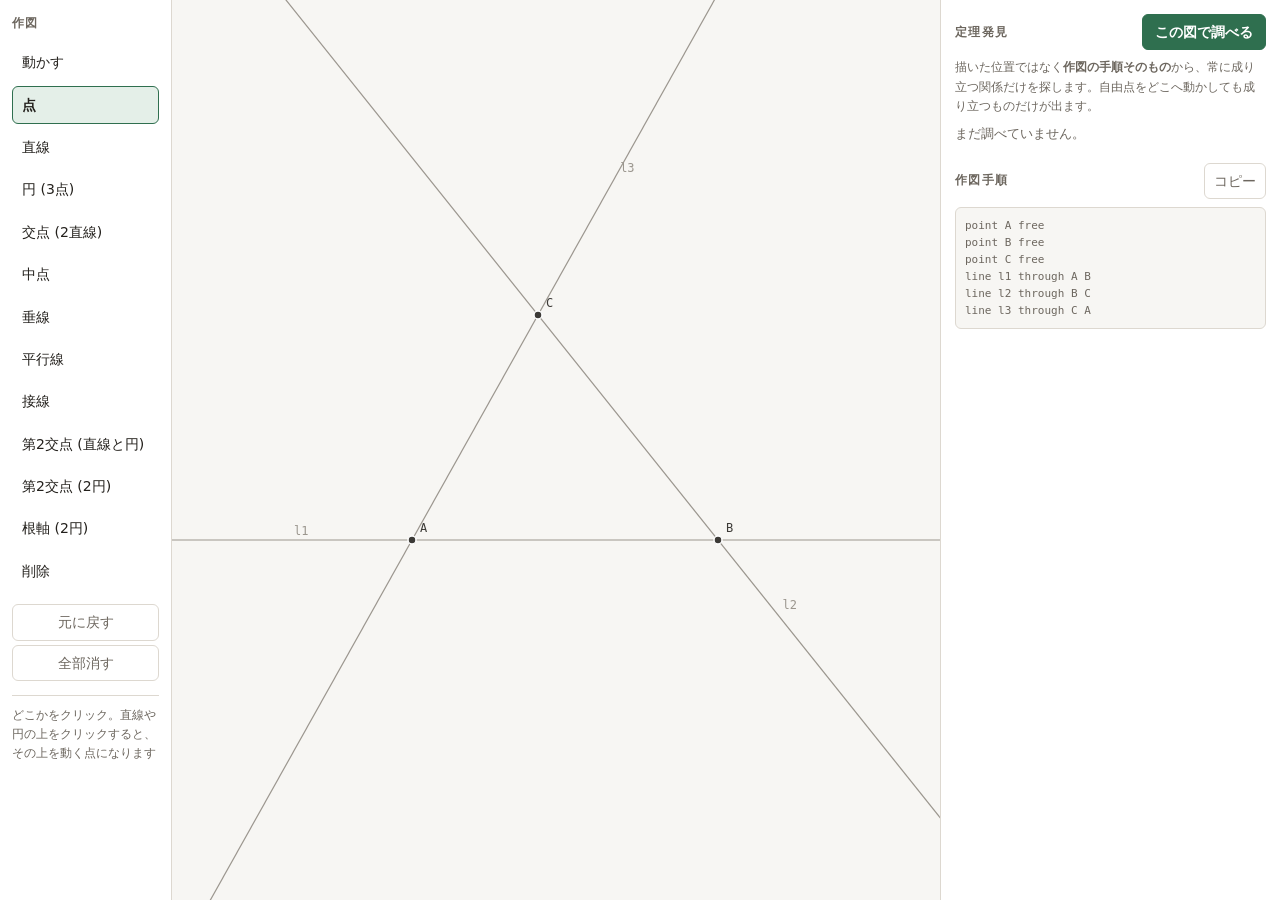
==== web/index.html @ b467f285 "ブラウザで作図して定理を発見する画面を追加する (geom_solver serve) ユーザー要望「GeoGebraのようなインターフェースを作りたい。自分で点や直線、 円などを自由に作図し、fre" ====
<!doctype html>
<html lang="ja">
<head>
<meta charset="utf-8">
<meta name="viewport" content="width=device-width, initial-scale=1">
<title>作図と定理発見</title>
<link rel="stylesheet" href="app.css">
</head>
<body>
<div id="app">
  <aside id="tools">
    <h1>作図</h1>
    <div class="group" id="toolbar"></div>
    <div class="group">
      <button class="util" data-act="undo" title="Ctrl+Z">元に戻す</button>
      <button class="util" data-act="clear">全部消す</button>
    </div>
    <p class="hint" id="hint">点ツールで自由点を置いてください。</p>
  </aside>

  <main id="stage">
    <canvas id="canvas"></canvas>
    <div id="statusbar"><span id="coords"></span></div>
  </main>

  <aside id="side">
    <section>
      <div class="sechead">
        <h2>定理発見</h2>
        <button id="discover">この図で調べる</button>
      </div>
      <p class="note">描いた位置ではなく<strong>作図の手順そのもの</strong>から、常に成り立つ関係だけを探します。自由点をどこへ動かしても成り立つものだけが出ます。</p>
      <div id="findings" class="empty">まだ調べていません。</div>
    </section>
    <section>
      <div class="sechead"><h2>作図手順</h2><button id="copy" class="util">コピー</button></div>
      <pre id="script"></pre>
    </section>
  </aside>
</div>
<script src="app.js"></script>
</body>
</html>
---- web/app.css ----
:root {
  --bg: #f7f6f3;
  --panel: #ffffff;
  --ink: #23201c;
  --muted: #6d675f;
  --line: #ddd8d0;
  --accent: #2f6f4f;
  --accent-soft: #e4efe8;
  --warn: #9a4b2f;
  --draw: #3c3a36;
  --draw-soft: #9b968e;
  --sel: #c8632f;
}
@media (prefers-color-scheme: dark) {
  :root:not([data-theme="light"]) {
    --bg: #171614;
    --panel: #201e1b;
    --ink: #eceae6;
    --muted: #9d968c;
    --line: #35322d;
    --accent: #7ec39b;
    --accent-soft: #24332b;
    --warn: #e0906f;
    --draw: #d8d4cd;
    --draw-soft: #6f6a63;
    --sel: #e8925c;
  }
}

* { box-sizing: border-box; }
html, body { height: 100%; margin: 0; }
body {
  background: var(--bg);
  color: var(--ink);
  font: 14px/1.6 "Hiragino Kaku Gothic ProN", "Yu Gothic UI", "Meiryo", system-ui, sans-serif;
}

#app {
  display: grid;
  grid-template-columns: 172px 1fr 340px;
  height: 100vh;
}

/* ---- 左: 道具箱 ---- */
#tools {
  background: var(--panel);
  border-right: 1px solid var(--line);
  padding: 14px 12px;
  overflow-y: auto;
}
#tools h1 {
  font-size: 12px; letter-spacing: .12em; text-transform: uppercase;
  color: var(--muted); margin: 0 0 10px; font-weight: 600;
}
.group { display: flex; flex-direction: column; gap: 4px; margin-bottom: 14px; }
#toolbar button {
  text-align: left;
  padding: 7px 9px;
  border: 1px solid transparent;
  border-radius: 6px;
  background: transparent;
  color: var(--ink);
  font: inherit;
  cursor: pointer;
}
#toolbar button:hover { background: var(--accent-soft); }
#toolbar button[aria-pressed="true"] {
  background: var(--accent-soft);
  border-color: var(--accent);
  font-weight: 600;
}
button.util {
  padding: 6px 9px; border: 1px solid var(--line); border-radius: 6px;
  background: transparent; color: var(--muted); font: inherit; cursor: pointer;
}
button.util:hover { color: var(--ink); border-color: var(--muted); }
.hint {
  font-size: 12px; color: var(--muted); border-top: 1px solid var(--line);
  padding-top: 10px; margin: 0;
}

/* ---- 中央: 画板 ---- */
#stage { position: relative; overflow: hidden; }
#canvas { display: block; width: 100%; height: 100%; cursor: crosshair; }
#canvas.dragging { cursor: grabbing; }
#statusbar {
  position: absolute; left: 10px; bottom: 8px;
  font-size: 11px; color: var(--muted);
  font-variant-numeric: tabular-nums;
  pointer-events: none;
}

/* ---- 右: 結果 ---- */
#side {
  background: var(--panel);
  border-left: 1px solid var(--line);
  padding: 14px;
  overflow-y: auto;
  display: flex; flex-direction: column; gap: 18px;
}
#side section { display: flex; flex-direction: column; gap: 8px; min-height: 0; }
.sechead { display: flex; align-items: center; justify-content: space-between; gap: 8px; }
#side h2 {
  font-size: 12px; letter-spacing: .12em; text-transform: uppercase;
  color: var(--muted); margin: 0; font-weight: 600;
}
#discover {
  padding: 6px 12px; border: 1px solid var(--accent); border-radius: 6px;
  background: var(--accent); color: var(--panel); font: inherit; font-weight: 600; cursor: pointer;
}
#discover:disabled { opacity: .55; cursor: progress; }
.note { font-size: 12px; color: var(--muted); margin: 0; }
#findings { display: flex; flex-direction: column; gap: 6px; }
#findings.empty { color: var(--muted); font-size: 13px; }
.finding {
  border: 1px solid var(--line); border-left: 3px solid var(--accent);
  border-radius: 6px; padding: 7px 9px; cursor: default; background: transparent;
}
.finding:hover { background: var(--accent-soft); }
.finding .kind {
  display: inline-block; font-size: 10px; letter-spacing: .08em;
  color: var(--muted); margin-bottom: 2px;
}
.finding .text { font-size: 13px; word-break: break-word; }
.err { color: var(--warn); font-size: 13px; white-space: pre-wrap; }
#script {
  margin: 0; padding: 9px; border: 1px solid var(--line); border-radius: 6px;
  background: var(--bg); color: var(--muted);
  font: 11px/1.55 ui-monospace, "Consolas", monospace;
  max-height: 240px; overflow: auto; white-space: pre;
}

@media (max-width: 900px) {
  #app { grid-template-columns: 1fr; grid-template-rows: auto 60vh auto; height: auto; }
  #tools { border-right: none; border-bottom: 1px solid var(--line); }
  #toolbar { flex-direction: row; flex-wrap: wrap; }
  #side { border-left: none; border-top: 1px solid var(--line); }
}
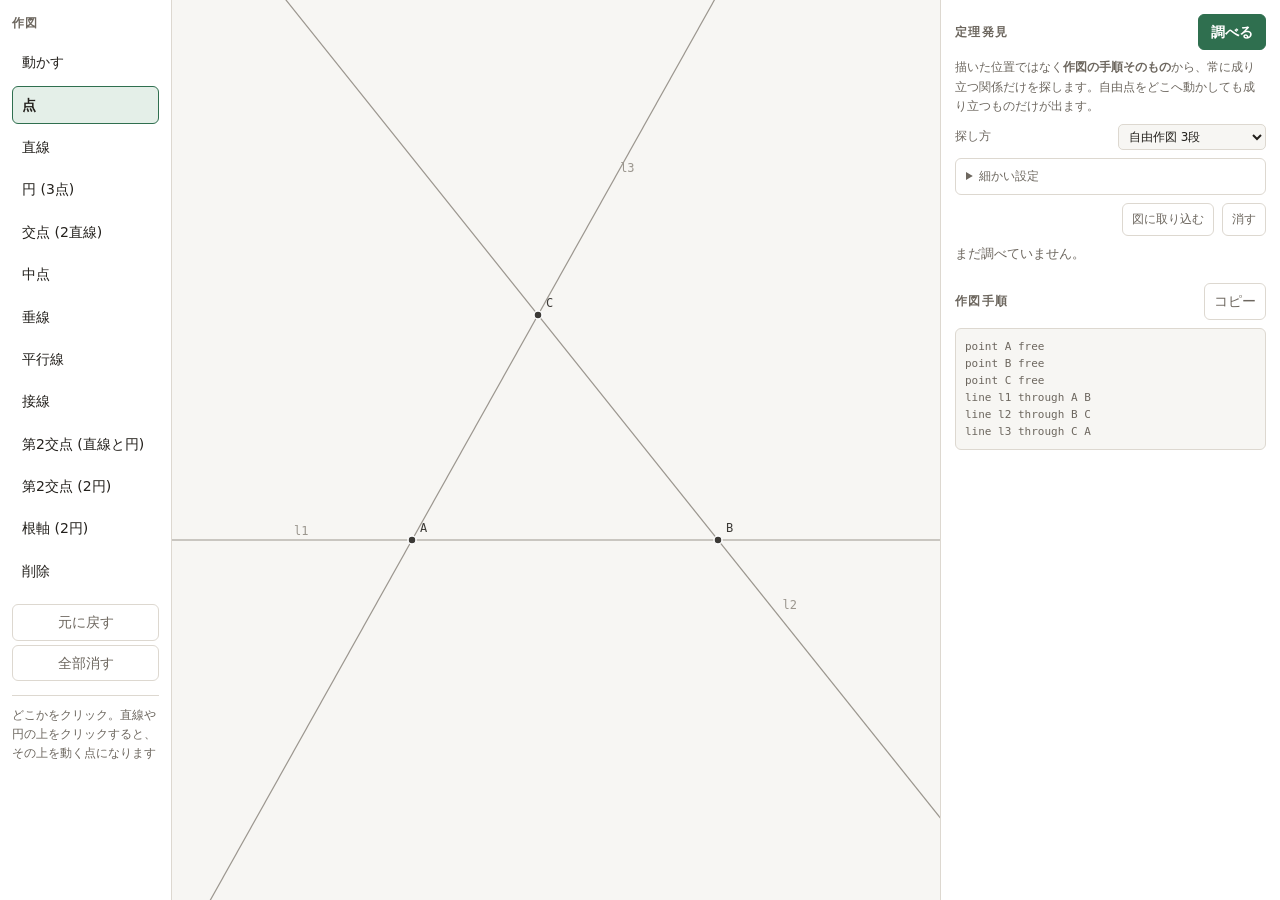
==== commit d77fea52: "与えられた図から自由作図して探すモードと、ブラウザからの設定を追加する ユーザー要望「与えられた図から自由作図して非自明な定理を発見するモードが 欲しい。探索時間やパラメーターなどのコンフィグもブラウ" ====
--- a/web/index.html
+++ b/web/index.html
@@ -27,9 +27,33 @@
     <section>
       <div class="sechead">
         <h2>定理発見</h2>
-        <button id="discover">この図で調べる</button>
+        <button id="discover">調べる</button>
       </div>
       <p class="note">描いた位置ではなく<strong>作図の手順そのもの</strong>から、常に成り立つ関係だけを探します。自由点をどこへ動かしても成り立つものだけが出ます。</p>
+      <label class="field">
+        <span>探し方</span>
+        <select id="rounds">
+          <option value="0">描いた図のまま調べる</option>
+          <option value="1">自由作図 1段</option>
+          <option value="2">自由作図 2段</option>
+          <option value="3" selected>自由作図 3段</option>
+          <option value="4">自由作図 4段</option>
+        </select>
+      </label>
+      <details id="advanced">
+        <summary>細かい設定</summary>
+        <label class="field"><span>時間の上限 (秒)</span><input id="seconds" type="number" min="1" max="600" value="20"></label>
+        <label class="field"><span>作図の実体数の上限</span><input id="cap" type="number" min="20" max="4000" step="20" value="400"></label>
+        <label class="field"><span>1段あたりの材料数</span><input id="per_kind" type="number" min="3" max="20" value="8"></label>
+        <label class="field"><span>調べる図形の数</span><input id="sweep" type="number" min="8" max="200" value="64"></label>
+        <label class="field"><span>報告する件数</span><input id="top" type="number" min="1" max="200" value="30"></label>
+        <p class="note">自由作図の段数・実体数・調べる図形の数を上げるほど深い関係に届きますが、時間は急に増えます。時間の上限に達したところで打ち切ります。</p>
+      </details>
+      <div id="auxbar" hidden>
+        <span id="auxcount"></span>
+        <button id="adopt" class="util">図に取り込む</button>
+        <button id="dropaux" class="util">消す</button>
+      </div>
       <div id="findings" class="empty">まだ調べていません。</div>
     </section>
     <section>
--- a/web/app.css
+++ b/web/app.css
@@ -110,6 +110,18 @@
 }
 #discover:disabled { opacity: .55; cursor: progress; }
 .note { font-size: 12px; color: var(--muted); margin: 0; }
+.field { display: flex; align-items: center; justify-content: space-between; gap: 8px; font-size: 12px; color: var(--muted); }
+.field select, .field input {
+  flex: 0 0 auto; width: 148px; padding: 4px 6px;
+  border: 1px solid var(--line); border-radius: 5px;
+  background: var(--bg); color: var(--ink); font: inherit;
+}
+#advanced { border: 1px solid var(--line); border-radius: 6px; padding: 8px 10px; }
+#advanced > summary { cursor: pointer; font-size: 12px; color: var(--muted); }
+#advanced[open] > summary { margin-bottom: 8px; }
+#advanced .field { margin-bottom: 6px; }
+#auxbar { display: flex; align-items: center; gap: 8px; font-size: 12px; color: var(--muted); }
+#auxbar span { flex: 1; }
 #findings { display: flex; flex-direction: column; gap: 6px; }
 #findings.empty { color: var(--muted); font-size: 13px; }
 .finding {
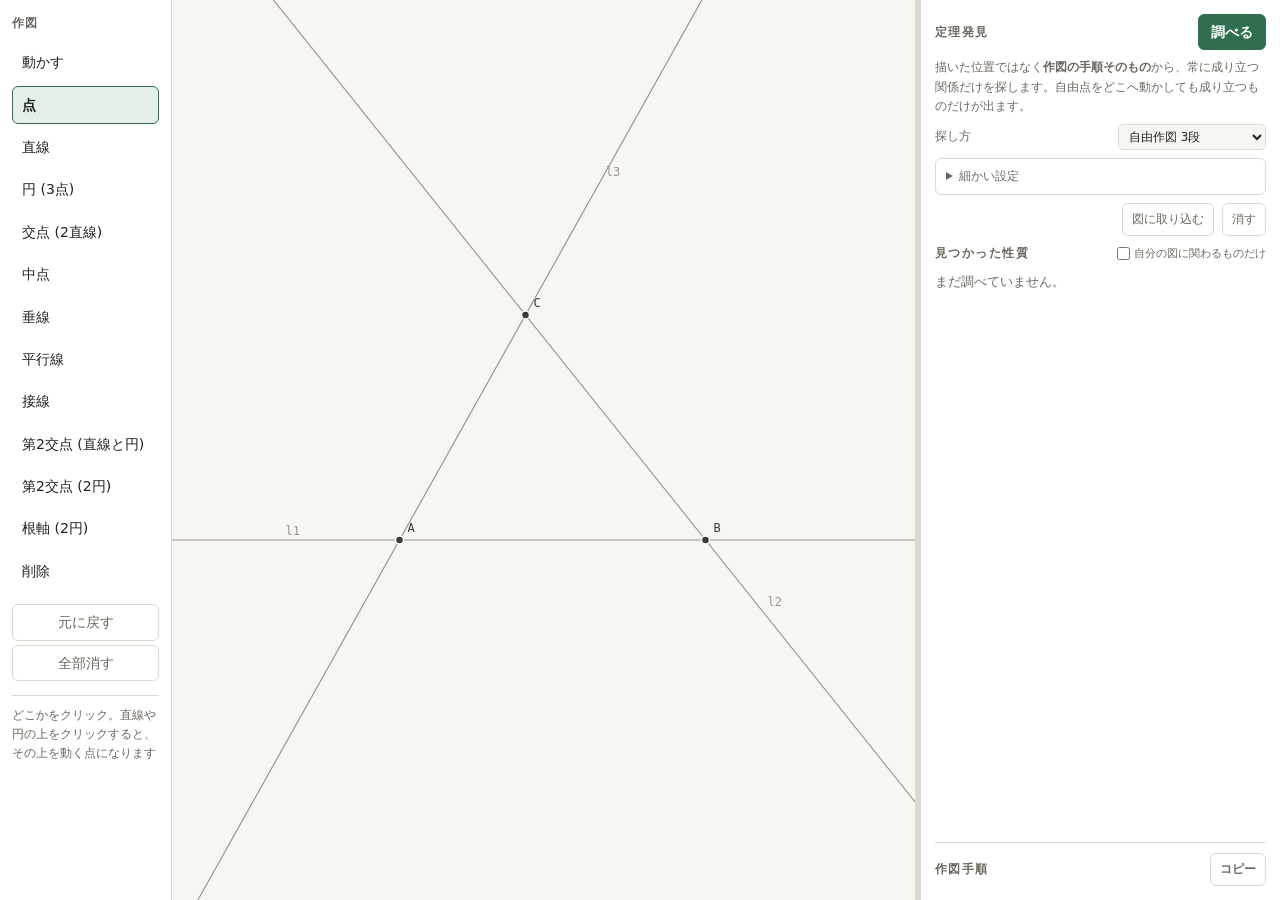
==== commit d6a32190: "結果の一覧が枠からあふれないようにする ユーザー報告「性質が多くてUIからはみ出している」への対応。  これまで右の枠は中身ごとスクロールしていたため、件数が増えると「調べる」 ボタンや設定まで画面外" ====
--- a/web/index.html
+++ b/web/index.html
@@ -22,6 +22,9 @@
     <canvas id="canvas"></canvas>
     <div id="statusbar"><span id="coords"></span></div>
   </main>
+
+  <div id="splitter" role="separator" aria-orientation="vertical"
+       title="ドラッグして幅を変える（ダブルクリックで既定に戻す）"></div>
 
   <aside id="side">
     <section>
@@ -54,12 +57,16 @@
         <button id="adopt" class="util">図に取り込む</button>
         <button id="dropaux" class="util">消す</button>
       </div>
+      <div class="sechead" id="resulthead" hidden>
+        <h2>見つかった性質 <span id="count"></span></h2>
+        <label class="filterbox"><input id="onlymine" type="checkbox">自分の図に関わるものだけ</label>
+      </div>
       <div id="findings" class="empty">まだ調べていません。</div>
     </section>
-    <section>
-      <div class="sechead"><h2>作図手順</h2><button id="copy" class="util">コピー</button></div>
+    <details id="scriptbox">
+      <summary>作図手順<button id="copy" class="util">コピー</button></summary>
       <pre id="script"></pre>
-    </section>
+    </details>
   </aside>
 </div>
 <script src="app.js"></script>
--- a/web/app.css
+++ b/web/app.css
@@ -35,11 +35,18 @@
   font: 14px/1.6 "Hiragino Kaku Gothic ProN", "Yu Gothic UI", "Meiryo", system-ui, sans-serif;
 }
 
+:root { --side-w: 360px; }
 #app {
   display: grid;
-  grid-template-columns: 172px 1fr 340px;
+  grid-template-columns: 172px 1fr 5px var(--side-w);
   height: 100vh;
+  min-height: 0;
 }
+
+/* 右の枠は幅を変えられる。作図式がそのまま名前になるので、
+   配置によっては 360px では読みにくいため。 */
+#splitter { background: var(--line); cursor: col-resize; }
+#splitter:hover, #splitter.active { background: var(--accent); }
 
 /* ---- 左: 道具箱 ---- */
 #tools {
@@ -91,14 +98,20 @@
 }
 
 /* ---- 右: 結果 ---- */
+/* 枠ごとスクロールさせると、件数が増えたときに「調べる」ボタンも設定も
+   画面外へ流れてしまう。ヘッダ(設定)は常に見える位置に固定し、
+   伸びるのは結果の一覧だけにして、そこだけをスクロールさせる。 */
 #side {
   background: var(--panel);
   border-left: 1px solid var(--line);
   padding: 14px;
+  /* 通常は伸び縮みで収める。どうしても入らないほど窓が低いときだけ、
+     最後の手段として枠ごとスクロールさせる。 */
   overflow-y: auto;
-  display: flex; flex-direction: column; gap: 18px;
+  min-height: 0;
+  display: flex; flex-direction: column; gap: 12px;
 }
-#side section { display: flex; flex-direction: column; gap: 8px; min-height: 0; }
+#side > section { display: flex; flex-direction: column; gap: 8px; min-height: 0; flex: 1 1 auto; }
 .sechead { display: flex; align-items: center; justify-content: space-between; gap: 8px; }
 #side h2 {
   font-size: 12px; letter-spacing: .12em; text-transform: uppercase;
@@ -122,8 +135,20 @@
 #advanced .field { margin-bottom: 6px; }
 #auxbar { display: flex; align-items: center; gap: 8px; font-size: 12px; color: var(--muted); }
 #auxbar span { flex: 1; }
-#findings { display: flex; flex-direction: column; gap: 6px; }
+#findings {
+  display: flex; flex-direction: column; gap: 6px;
+  flex: 1 1 auto; min-height: 60px;
+  overflow-y: auto; overscroll-behavior: contain;
+  padding-right: 4px;
+}
 #findings.empty { color: var(--muted); font-size: 13px; }
+#resulthead h2 { display: flex; align-items: baseline; gap: 6px; }
+#count { font-size: 11px; color: var(--muted); letter-spacing: 0; text-transform: none; }
+.filterbox {
+  display: flex; align-items: center; gap: 4px;
+  font-size: 11px; color: var(--muted); white-space: nowrap; cursor: pointer;
+}
+.filterbox input { margin: 0; }
 .finding {
   border: 1px solid var(--line); border-left: 3px solid var(--accent);
   border-radius: 6px; padding: 7px 9px; cursor: default; background: transparent;
@@ -133,18 +158,33 @@
   display: inline-block; font-size: 10px; letter-spacing: .08em;
   color: var(--muted); margin-bottom: 2px;
 }
-.finding .text { font-size: 13px; word-break: break-word; }
+.finding .text {
+  font-size: 13px;
+  /* 名前が作図式そのもの(x1 に付け替わらない場合)だと長くなるので、
+     どこでも折り返してよい。横スクロールは出さない。 */
+  overflow-wrap: anywhere; word-break: break-word;
+}
+.finding.mine { border-left-color: var(--sel); }
 .err { color: var(--warn); font-size: 13px; white-space: pre-wrap; }
+#scriptbox { flex: 0 0 auto; border-top: 1px solid var(--line); padding-top: 10px; }
+#scriptbox > summary {
+  cursor: pointer; font-size: 12px; letter-spacing: .12em; text-transform: uppercase;
+  color: var(--muted); font-weight: 600;
+  display: flex; align-items: center; justify-content: space-between; gap: 8px;
+}
+#scriptbox > summary::-webkit-details-marker { display: none; }
 #script {
-  margin: 0; padding: 9px; border: 1px solid var(--line); border-radius: 6px;
+  margin: 8px 0 0; padding: 9px; border: 1px solid var(--line); border-radius: 6px;
   background: var(--bg); color: var(--muted);
   font: 11px/1.55 ui-monospace, "Consolas", monospace;
-  max-height: 240px; overflow: auto; white-space: pre;
+  max-height: 30vh; overflow: auto; white-space: pre;
 }
 
 @media (max-width: 900px) {
-  #app { grid-template-columns: 1fr; grid-template-rows: auto 60vh auto; height: auto; }
+  #app { grid-template-columns: 1fr; grid-template-rows: auto 60vh auto auto; height: auto; }
   #tools { border-right: none; border-bottom: 1px solid var(--line); }
   #toolbar { flex-direction: row; flex-wrap: wrap; }
-  #side { border-left: none; border-top: 1px solid var(--line); }
+  #splitter { display: none; }
+  #side { border-left: none; border-top: 1px solid var(--line); overflow: visible; }
+  #findings { max-height: 50vh; }
 }
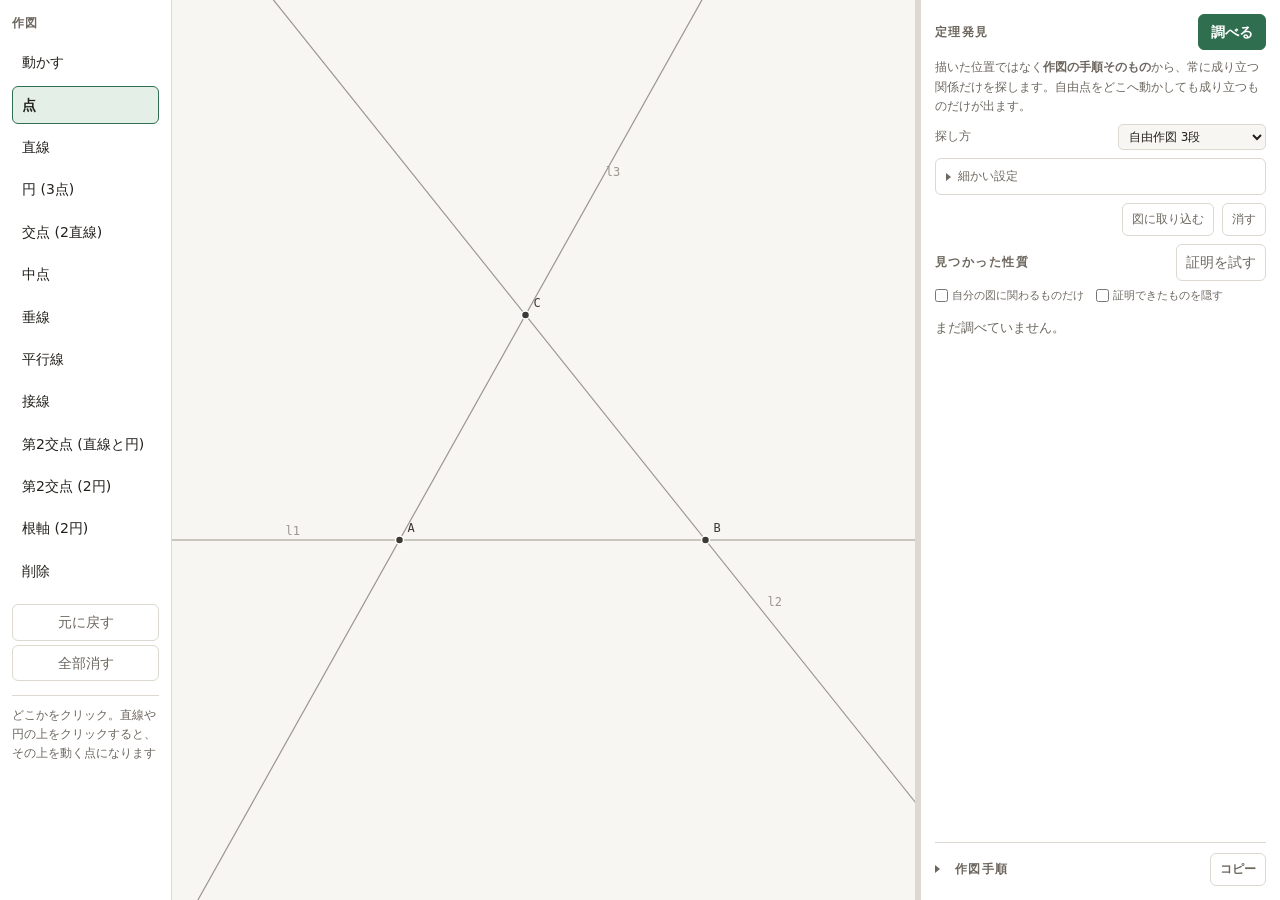
==== commit 04b1ffca: "折りたたみに開閉の印、証明を試すボタン、性質ごとの取り込みを追加する ユーザー要望3点への対応。  1. 折りたためることが見た目で分かるように、作図手順と細かい設定の見出しへ    開閉で回る三角を" ====
--- a/web/index.html
+++ b/web/index.html
@@ -44,12 +44,14 @@
         </select>
       </label>
       <details id="advanced">
-        <summary>細かい設定</summary>
+        <summary><span class="twisty" aria-hidden="true"></span>細かい設定</summary>
         <label class="field"><span>時間の上限 (秒)</span><input id="seconds" type="number" min="1" max="600" value="20"></label>
         <label class="field"><span>作図の実体数の上限</span><input id="cap" type="number" min="20" max="4000" step="20" value="400"></label>
         <label class="field"><span>1段あたりの材料数</span><input id="per_kind" type="number" min="3" max="20" value="8"></label>
         <label class="field"><span>調べる図形の数</span><input id="sweep" type="number" min="8" max="200" value="64"></label>
         <label class="field"><span>報告する件数</span><input id="top" type="number" min="1" max="200" value="30"></label>
+        <label class="field"><span>証明に使う時間 (秒/件)</span><input id="prove_seconds" type="number" min="1" max="120" value="5"></label>
+        <label class="field"><span>証明を試す件数</span><input id="prove_max" type="number" min="1" max="100" value="20"></label>
         <p class="note">自由作図の段数・実体数・調べる図形の数を上げるほど深い関係に届きますが、時間は急に増えます。時間の上限に達したところで打ち切ります。</p>
       </details>
       <div id="auxbar" hidden>
@@ -57,14 +59,21 @@
         <button id="adopt" class="util">図に取り込む</button>
         <button id="dropaux" class="util">消す</button>
       </div>
-      <div class="sechead" id="resulthead" hidden>
-        <h2>見つかった性質 <span id="count"></span></h2>
-        <label class="filterbox"><input id="onlymine" type="checkbox">自分の図に関わるものだけ</label>
+      <div id="resulthead" hidden>
+        <div class="sechead">
+          <h2>見つかった性質 <span id="count"></span></h2>
+          <button id="proveall" class="util" title="今の図(補助作図も含む)で、どれが今の定理集合からすぐ出るかを確かめます">証明を試す</button>
+        </div>
+        <div class="filters">
+          <label class="filterbox"><input id="onlymine" type="checkbox">自分の図に関わるものだけ</label>
+          <label class="filterbox"><input id="hideproved" type="checkbox">証明できたものを隠す</label>
+        </div>
+        <p class="note" id="sortnote"></p>
       </div>
       <div id="findings" class="empty">まだ調べていません。</div>
     </section>
     <details id="scriptbox">
-      <summary>作図手順<button id="copy" class="util">コピー</button></summary>
+      <summary><span class="twisty" aria-hidden="true"></span>作図手順<span class="spacer"></span><button id="copy" class="util">コピー</button></summary>
       <pre id="script"></pre>
     </details>
   </aside>
--- a/web/app.css
+++ b/web/app.css
@@ -129,6 +129,19 @@
   border: 1px solid var(--line); border-radius: 5px;
   background: var(--bg); color: var(--ink); font: inherit;
 }
+/* 折りたためることが見た目で分かるよう、開閉する三角を自前で描く
+   (既定のマーカーは環境差が大きく、summaryをflexにすると消える)。 */
+.twisty {
+  flex: 0 0 auto; width: 0; height: 0; margin-right: 7px;
+  border-left: 5px solid currentColor;
+  border-top: 4px solid transparent; border-bottom: 4px solid transparent;
+  transition: transform .12s ease;
+}
+details[open] > summary .twisty { transform: rotate(90deg); }
+summary { list-style: none; }
+summary::-webkit-details-marker { display: none; }
+#advanced > summary { display: flex; align-items: center; }
+#scriptbox > summary .spacer { flex: 1; }
 #advanced { border: 1px solid var(--line); border-radius: 6px; padding: 8px 10px; }
 #advanced > summary { cursor: pointer; font-size: 12px; color: var(--muted); }
 #advanced[open] > summary { margin-bottom: 8px; }
@@ -149,6 +162,23 @@
   font-size: 11px; color: var(--muted); white-space: nowrap; cursor: pointer;
 }
 .filterbox input { margin: 0; }
+.filters { display: flex; flex-wrap: wrap; gap: 4px 12px; }
+#resulthead { display: flex; flex-direction: column; gap: 6px; flex: 0 0 auto; }
+#sortnote { font-size: 11px; }
+.finding .row { display: flex; align-items: flex-start; gap: 6px; }
+.finding .row .text { flex: 1; }
+.badge {
+  flex: 0 0 auto; font-size: 10px; padding: 1px 6px; border-radius: 9px;
+  border: 1px solid var(--line); color: var(--muted); white-space: nowrap;
+}
+.badge.proved { border-color: var(--accent); color: var(--accent); }
+.badge.open { border-color: var(--sel); color: var(--sel); }
+.take {
+  flex: 0 0 auto; font-size: 10px; padding: 1px 6px; border-radius: 9px;
+  border: 1px solid var(--line); background: transparent; color: var(--muted);
+  cursor: pointer; font-family: inherit;
+}
+.take:hover { color: var(--ink); border-color: var(--muted); }
 .finding {
   border: 1px solid var(--line); border-left: 3px solid var(--accent);
   border-radius: 6px; padding: 7px 9px; cursor: default; background: transparent;
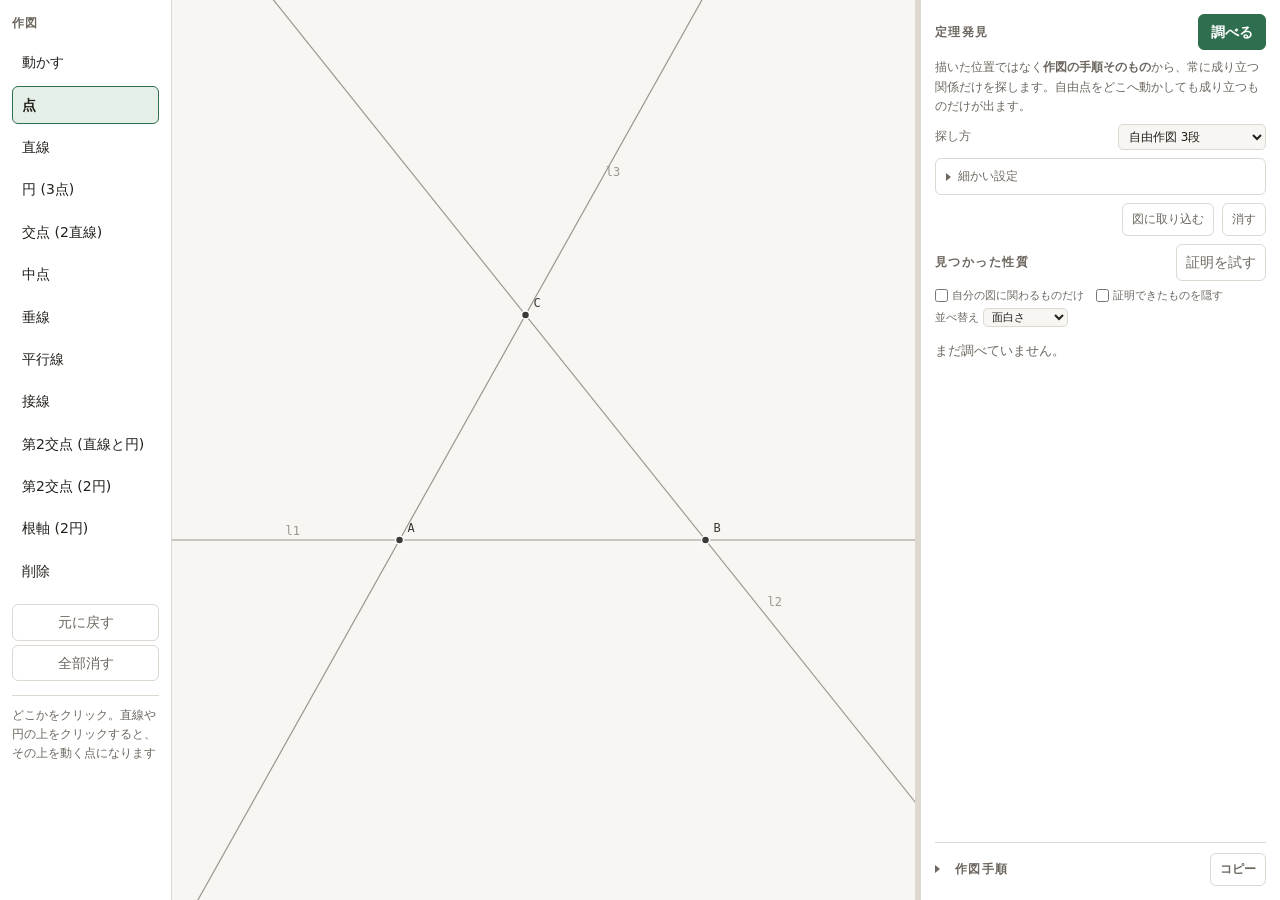
==== commit e9048139: "結果を1件ずつ流し、証明の取りこぼしを直し、面白さ順に並べる ユーザー報告への対応3件。  1. 結果を1件ずつ返す    /discover を chunked 転送にして、出来た行から順に流す。探" ====
--- a/web/index.html
+++ b/web/index.html
@@ -30,7 +30,10 @@
     <section>
       <div class="sechead">
         <h2>定理発見</h2>
-        <button id="discover">調べる</button>
+        <span class="headbtns">
+          <button id="stop" class="util" hidden title="探索と証明を打ち切ります">中止</button>
+          <button id="discover">調べる</button>
+        </span>
       </div>
       <p class="note">描いた位置ではなく<strong>作図の手順そのもの</strong>から、常に成り立つ関係だけを探します。自由点をどこへ動かしても成り立つものだけが出ます。</p>
       <label class="field">
@@ -54,6 +57,8 @@
         <label class="field"><span>証明を試す件数</span><input id="prove_max" type="number" min="1" max="100" value="20"></label>
         <p class="note">自由作図の段数・実体数・調べる図形の数を上げるほど深い関係に届きますが、時間は急に増えます。時間の上限に達したところで打ち切ります。</p>
       </details>
+      <p class="note" id="stagenote" hidden></p>
+
       <div id="auxbar" hidden>
         <span id="auxcount"></span>
         <button id="adopt" class="util">図に取り込む</button>
@@ -67,6 +72,15 @@
         <div class="filters">
           <label class="filterbox"><input id="onlymine" type="checkbox">自分の図に関わるものだけ</label>
           <label class="filterbox"><input id="hideproved" type="checkbox">証明できたものを隠す</label>
+          <label class="filterbox">並べ替え
+            <select id="sortby" title="どの指標で面白い順にするか">
+              <option value="score">面白さ</option>
+              <option value="degree">次数</option>
+              <option value="heat">熱</option>
+              <option value="degen">退化の関係</option>
+              <option value="mine">自分の図</option>
+            </select>
+          </label>
         </div>
         <p class="note" id="sortnote"></p>
       </div>
--- a/web/app.css
+++ b/web/app.css
@@ -172,7 +172,21 @@
   border: 1px solid var(--line); color: var(--muted); white-space: nowrap;
 }
 .badge.proved { border-color: var(--accent); color: var(--accent); }
+.badge.trivial { border-color: var(--line); color: var(--muted); }
 .badge.open { border-color: var(--sel); color: var(--sel); }
+.badge.unsupported { border-color: var(--line); color: var(--muted); }
+/* 面白さの内訳。どうしてこの順なのかが行ごとに分かるように出す。 */
+.parts {
+  margin-top: 3px; font-size: 10px; color: var(--muted);
+  font-variant-numeric: tabular-nums; letter-spacing: .02em;
+}
+.headbtns { display: flex; align-items: center; gap: 6px; }
+/* 進捗。1行ずつ届く結果の、今どこを走っているか。 */
+#stagenote { font-size: 12px; color: var(--accent); }
+.filterbox select {
+  padding: 1px 4px; border: 1px solid var(--line); border-radius: 5px;
+  background: var(--bg); color: var(--ink); font: inherit; font-size: 11px;
+}
 .take {
   flex: 0 0 auto; font-size: 10px; padding: 1px 6px; border-radius: 9px;
   border: 1px solid var(--line); background: transparent; color: var(--muted);
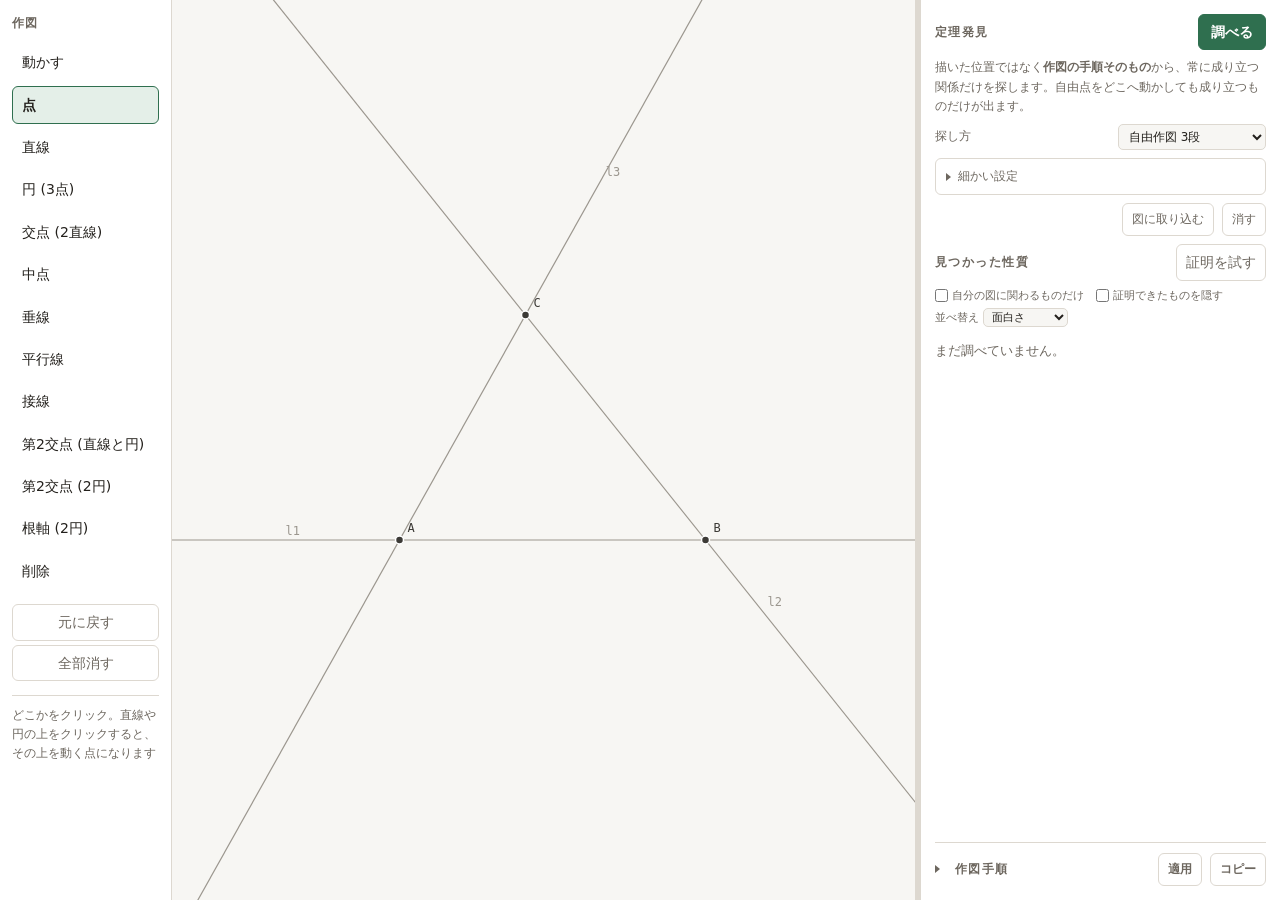
==== commit 2dea2c0a: "discoverモード: 長さの発見の氾濫を止め、前提の追加と作図手順の直接編集を入れる ユーザー報告「長さが等しいという発見が多すぎる。中点の作図でlengthsqの相等を 発行していない?」― そ" ====
--- a/web/index.html
+++ b/web/index.html
@@ -87,8 +87,11 @@
       <div id="findings" class="empty">まだ調べていません。</div>
     </section>
     <details id="scriptbox">
-      <summary><span class="twisty" aria-hidden="true"></span>作図手順<span class="spacer"></span><button id="copy" class="util">コピー</button></summary>
-      <pre id="script"></pre>
+      <summary><span class="twisty" aria-hidden="true"></span>作図手順<span class="spacer"></span><button id="apply" class="util" title="書き換えた作図手順を図に反映します(名前の変更もここで)">適用</button><button id="copy" class="util">コピー</button></summary>
+      <textarea id="script" spellcheck="false" autocapitalize="off" autocomplete="off"
+        placeholder="point A free&#10;line l1 through A B&#10;fact collinear A B C"
+        title="そのまま書き換えられます。名前を変えたいときもここで直して「適用」(Ctrl+Enter)を押してください"></textarea>
+      <p class="scripterr" id="scripterr" hidden></p>
     </details>
   </aside>
 </div>
--- a/web/app.css
+++ b/web/app.css
@@ -232,3 +232,17 @@
   #side { border-left: none; border-top: 1px solid var(--line); overflow: visible; }
   #findings { max-height: 50vh; }
 }
+
+/* 🌟 作図手順は読むだけでなく直接書き換えられる(名前の変更もここで行う)。 */
+#script{
+  width:100%; box-sizing:border-box; min-height:120px; max-height:40vh;
+  resize:vertical; font-family:ui-monospace, SFMono-Regular, Menlo, Consolas, monospace;
+  font-size:12px; line-height:1.5; padding:8px 10px;
+  border:1px solid var(--line); border-radius:6px;
+  background:var(--panel); color:var(--ink); white-space:pre; overflow:auto;
+}
+#script:focus{ outline:2px solid var(--accent); outline-offset:-1px; }
+.scripterr{ margin:6px 0 0; font-size:12px; color:var(--warn); }
+/* 見つかった性質を前提として積むボタン。取り込む(.take)と同じ見た目に揃える。 */
+.assume{ white-space:nowrap; }
+.assume[disabled]{ opacity:.45; cursor:default; }
